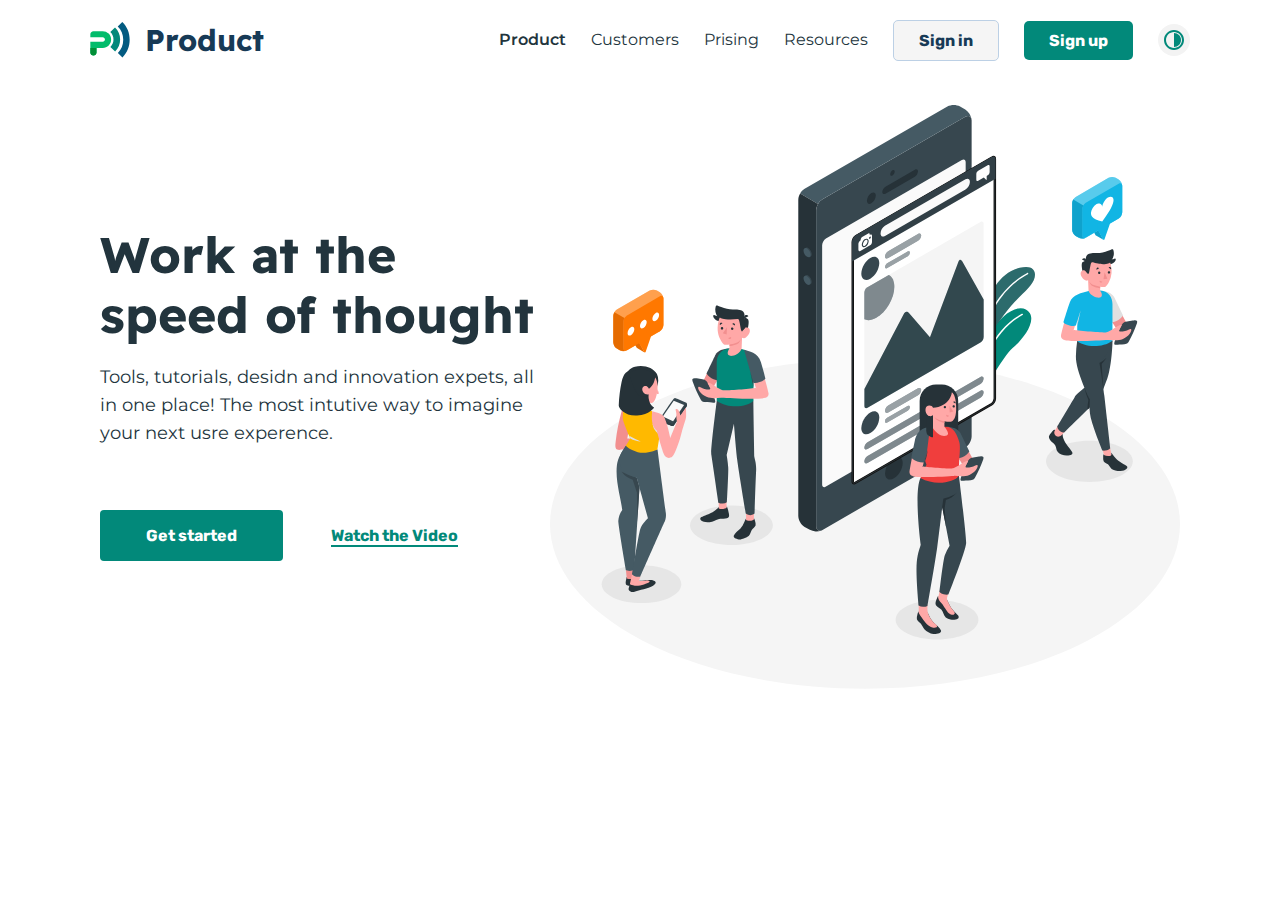
==== index2.html @ 9d1f766d "add media" ====
<!DOCTYPE html>
<html lang="en">

<head>
  <meta charset="UTF-8">
  <meta http-equiv="X-UA-Compatible" content="IE=edge">
  <meta name="viewport" content="width=device-width, initial-scale=1.0">

  <link rel="preconnect" href="https://fonts.googleapis.com">
  <link rel="preconnect" href="https://fonts.gstatic.com" crossorigin>
  <link href="https://fonts.googleapis.com/css2?family=Bebas+Neue&family=EB+Garamond&family=Lato:wght@400;900&family=Montserrat:wght@400;500;600&family=Open+Sans+Condensed:wght@300&family=Open+Sans:wght@300;700&family=Oswald:wght@200;400&family=Poppins&family=Readex+Pro:wght@700&family=Roboto&family=Rubik&display=swap" rel="stylesheet">

  <link rel="stylesheet" href="style2.css">

  <title>Document</title>
</head>

<body>
  <div class="container">
    <div class="row all">
      <div class="col-2">
        <div class="block">
          <img src="/img/Group 190.svg" alt="" width="40" height="36.36" class="img">
          <h1 class="first-h1">Product</h1>
        </div>
      </div>
      <div class="col-10">
        <div class="inside-col">
          <nav class="navbar">
            <ul>
              <li><a href="#" class="active">Product</a></li>
              <li><a href="#">Customers</a></li>
              <li><a href="#">Prising</a></li>
              <li><a href="#">Resources</a></li>
            </ul>
            <button><a href="#">Sign in</a></button>
            <button><a href="#">Sign up</a></button>
            <img src="/img/Frame 49 (9).svg" alt="" width="32" height="32" class="first-img">
          </nav>
          <div class="for-none">
            <a href="#"><i class="fas fa-align-justify"></i></a>
            <div class="for-menu">
              <ul>
                <li><a href="#" class="active">Product</a></li>
                <li><a href="#">Customers</a></li>
                <li><a href="#">Prising</a></li>
                <li><a href="#">Resources</a></li>
              </ul>
            </div>
          </div>
          
        </div>
      </div>
    </div>
  </div>
  <div class="container2">
    <div class="block1">
      <div class="row">
        <div class="col-5">
          <h1>Work at the speed of thought</h1>
          <p>
            Tools, tutorials, desidn and innovation expets, all in one place! The most intutive way to imagine your
            next usre experence.
          </p>
          <button><a href="#">Get started</a></button>
          <a href="#" class="play"><img src="/img/Triangle Copy 6.svg" alt="" width="20" height="17"></a>
          <a href="#" class="after-play">Watch the Video</a>
        </div>
        <div class="col-7">
          <img src="/img/amico.svg" alt="">
        </div>
      </div>
    </div>
  </div>
  

  <script src="https://kit.fontawesome.com/2bea626112.js" crossorigin="anonymous"></script>
</body>

</html>
---- style2.css ----
body {
  margin: 0;
}
* {
  box-sizing: border-box;
}

.container {
  max-width: 1100px;
  margin: 0 auto;
}
.row {
  display: flex;
  flex-wrap: wrap;
}
.all {
  min-height: 80px;
  margin-bottom: 25px;
  /*background-color: #FFFFFF;*/
}
.col-2 {
  flex: 0 0 16.666666%;
} 
.col-10 {
  flex: 0 0 83.333333%;
}
.block {
  display: flex;
  align-items: center;
  height: 100%;
}
.block h1 {
  margin: 0;
  font-family: 'Readex Pro', sans-serif;
  font-size: 30px;
  padding: 0 0 0 15px;
  color: #173A56;
}
.inside-col {
  display: flex;
  flex-wrap: wrap;
  justify-content: flex-end;
  height: 100%;
  align-items: center;
}
.navbar {
  display: flex;
  align-items: center;
  flex-wrap: wrap;
}
.navbar ul {
  display: flex;
  align-items: center;
  flex-wrap: wrap;
  list-style-type: none;
  margin: 0;
  padding: 0;
}
.navbar ul li a {
  display: inline-block;
  color: #22343D;
  text-decoration: none;
  font-family: 'Montserrat', sans-serif;
  padding: 0 25px 0 0;
  line-height: 28px;
  font-size: 16px;
}
.navbar ul li a:hover {
  color: #02897A;
}
.active {
  font-weight: 600;
}
.navbar button:first-of-type {
  border: 1.5px solid #BCD0E5;
  background-color: whitesmoke; 
}
.navbar button:first-of-type a:first-of-type {
  color: #173A56;
}
.navbar button {
  padding: 10px 25px;
  margin: 0 25px 0 0;
  background-color: #02897A;
  border: none;
  border-radius: 5px; 
}
.navbar button a {
  text-decoration: none;
  color: white;
  font-size: 16px;
  font-family: 'Rubik', sans-serif;
  font-weight: bolder;
}




.for-none {
  position: absolute;
  right: 1px;
  top: 25px;
  color: #173A56;
  padding: 0 20px 0 0;
  font-size: 30px;

  display: none;
}
.for-menu ul {
  list-style-type: none;
  position: absolute;
  right: 10px;
  top: 5px;
  
  display: none;
}
.for-menu ul a {
  color: #22343db2;
  text-decoration: none;
  font-size: 20px;
}
.for-menu ul a:hover {
  color: #02897A;
}
.for-none:hover ul {
  display: block; 
}



@media (max-width: 1065px) {
  .navbar {
  display: none;
  }
}
@media (max-width: 1065px) {
  .block {
  padding-left: 20px;
  }
}
@media (max-width: 1064px) {
  .for-none {
  display: block;
  }
}



.container2 {
  max-width: 1080px;
  margin: 0 auto;
}

.row {
  display: flex;
  
}
.col-5 {
  flex: 0 0 41.66666667%;
}
.col-7 {
  flex: 0 0 58.333333%;
}
.col-7 img {
  width: 100%;
  padding-bottom: 114px;
}
.col-5 h1 {
  margin: 0;
  font-family: 'Readex Pro', sans-serif;
  color: #22343D;
  font-size: 50px;
  font-weight: bold;
  line-height: 60px;
  padding-top: 120px;
}
.col-5 p {
  color: #22343D;;
  font-family: 'Montserrat', sans-serif;
  font-size: 18px;
  line-height: 28px;
  padding-bottom: 45px;
}
.col-5 button {
  border: none;
  background-color: #02897A;
  border-radius: 4px;

}
.col-5 a { 
  display: inline-block;
  text-decoration: none;
  color: #FFFFFF;
  font-size: 16px;
  font-family: 'Rubik', sans-serif;
  font-weight: bolder;
  padding: 15px 40px;
}
.col-5 .play img {
  position: relative;
  bottom: -3px;
  padding: 0;
  margin: 0;
}
.col-5 .play {
  padding: 0px 0px 0px 20px;
}
.col-5 .after-play {
  padding: 0 0 0px 0px;
  color: #02897A;
  border-bottom:2px solid #02897A;
}
.col-5 .play img:hover {
  width: 23px;
  height: 20px;
}
.col-5 .after-play:hover {
  padding: 0;
  color: #02897A;
  text-decoration: underline 1px solid rgb(5, 137, 189);
}

.block {
  display: flex;
  align-items: center;
  height: 100%;
}
.block h1 {
  margin: 0;
  font-family: 'Readex Pro', sans-serif;
  font-size: 30px;
  padding: 20px 0 20px 15px;
  color: #173A56;
}

@media (max-width: 1200px) {
  .container2 {
  padding: 0 15px;
  }
}
@media (max-width: 880px) {
  .container2 {
  padding: 0 25px;
  }
}
@media (max-width: 750px) {
  .col-5 {
    flex: 100%;
    text-align: center;
    padding-bottom: 50px;
  }
}
@media (max-width: 740px) {
  .col-7 {
    flex: 100%;
    width: 100%;
  }
}
@media (max-width: 900px) {
  
  .col-12 {
    flex: 100%;
    text-align: center;
  }
}
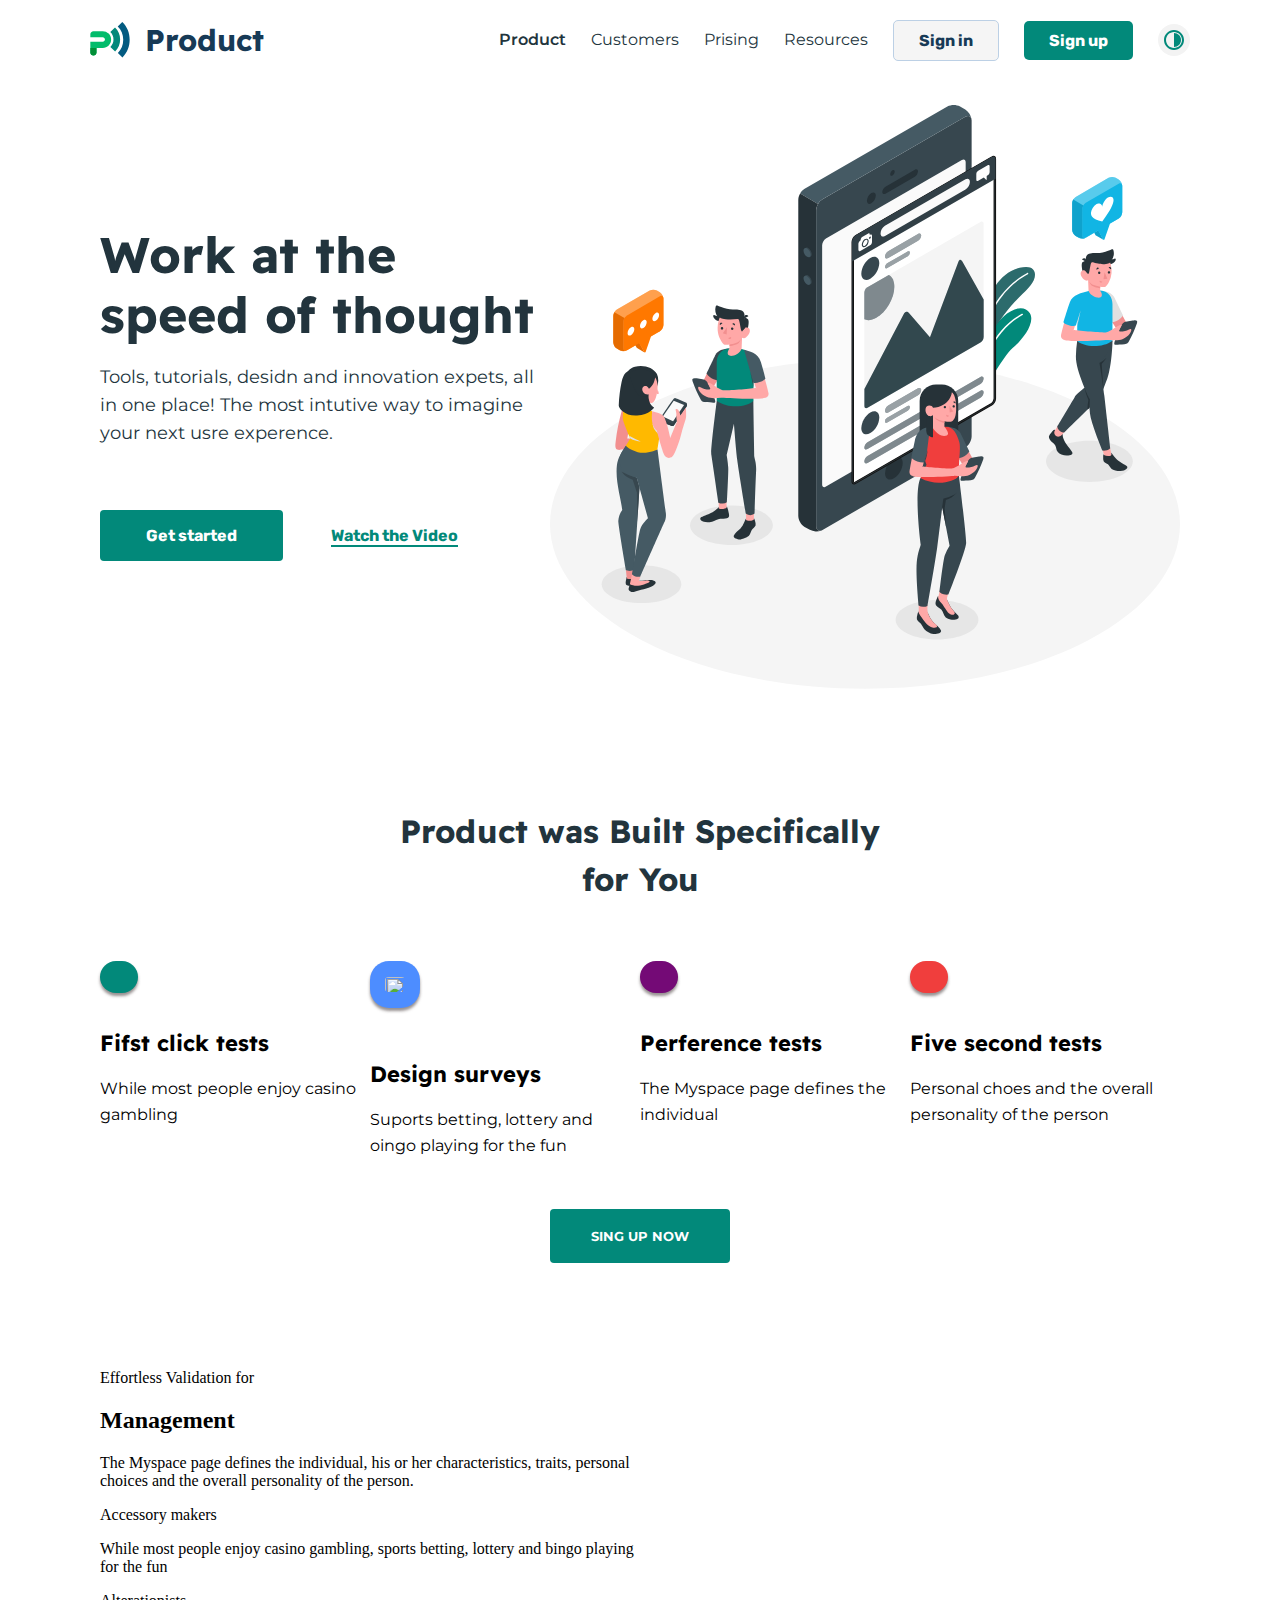
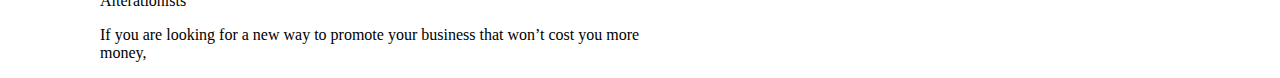
==== commit 2a934572: "add media" ====
--- a/index2.html
+++ b/index2.html
@@ -8,7 +8,9 @@
 
   <link rel="preconnect" href="https://fonts.googleapis.com">
   <link rel="preconnect" href="https://fonts.gstatic.com" crossorigin>
-  <link href="https://fonts.googleapis.com/css2?family=Bebas+Neue&family=EB+Garamond&family=Lato:wght@400;900&family=Montserrat:wght@400;500;600&family=Open+Sans+Condensed:wght@300&family=Open+Sans:wght@300;700&family=Oswald:wght@200;400&family=Poppins&family=Readex+Pro:wght@700&family=Roboto&family=Rubik&display=swap" rel="stylesheet">
+  <link
+    href="https://fonts.googleapis.com/css2?family=Bebas+Neue&family=EB+Garamond&family=Lato:wght@400;900&family=Montserrat:wght@400;500;600&family=Open+Sans+Condensed:wght@300&family=Open+Sans:wght@300;700&family=Oswald:wght@200;400&family=Poppins&family=Readex+Pro:wght@700&family=Roboto&family=Rubik&display=swap"
+    rel="stylesheet">
 
   <link rel="stylesheet" href="style2.css">
 
@@ -16,6 +18,7 @@
 </head>
 
 <body>
+
   <div class="container">
     <div class="row all">
       <div class="col-2">
@@ -48,11 +51,13 @@
               </ul>
             </div>
           </div>
-          
+
         </div>
       </div>
     </div>
   </div>
+
+
   <div class="container2">
     <div class="block1">
       <div class="row">
@@ -71,8 +76,72 @@
         </div>
       </div>
     </div>
+    <main>
+      <div class="h1">
+        <h1>Product was Built Specifically for You</h1>
+      </div>
+
+      <div class="row">
+        <div class="col-3">
+          <div class="example1">
+            <a href="#"><i class="fas fa-mouse-pointer"></i></a>
+            <h2>Fifst click tests</h2>
+            <p>
+              While most people enjoy casino gambling
+            </p>
+          </div>
+        </div>
+        <div class="col-3">
+          <div class="example2">
+            <a href="#"><img src="/img/.svg" alt="" width="50" height="47"></a>
+            <h2>Design surveys</h2>
+            <p>
+              Suports betting, lottery and oingo playing for the fun
+            </p>
+          </div>
+        </div>
+        <div class="col-3">
+          <div class="example3">
+            <a href="#"><i class="fas fa-heart"></i></a>
+            <h2>Perference tests</h2>
+            <p>
+              The Myspace page defines the individual
+            </p>
+          </div>
+        </div>
+        <div class="col-3">
+          <div class="example4">
+            <a href="#"><i class="fas fa-hourglass-start"></i></a>
+            <h2>Five second tests</h2>
+            <p>Personal choes and the overall personality of the person</p>
+          </div>
+        </div>
+      </div>
+      <div class="sign-up">
+        <button><a href="#">SING UP NOW</a></button>
+      </div>
+    </main>
+    <div class="midle-1">
+      <div class="row">
+        <div class="col-6">
+          <div class="manage">
+            <p>Effortless Validation for</p>
+          <h2>Management</h2>
+          <p>The Myspace page defines the individual, his or her characteristics, traits, personal choices and the overall personality of the person. </p>
+          <p>Accessory makers</p>
+          <p>While most people enjoy casino gambling, sports betting, lottery and bingo playing for the fun</p>
+          <p>Alterationists</p>
+          <p>If you are looking for a new way to promote your business that won’t cost you more money, </p>
+          </div>
+        </div>
+        <div class="col-6">
+          <img src="/img/amico (1).svg" alt="">
+        </div>
+      </div>
+    </div>
   </div>
-  
+
+
 
   <script src="https://kit.fontawesome.com/2bea626112.js" crossorigin="anonymous"></script>
 </body>
--- a/style2.css
+++ b/style2.css
@@ -4,6 +4,8 @@
 * {
   box-sizing: border-box;
 }
+
+
 
 .container {
   max-width: 1100px;
@@ -16,7 +18,6 @@
 .all {
   min-height: 80px;
   margin-bottom: 25px;
-  /*background-color: #FFFFFF;*/
 }
 .col-2 {
   flex: 0 0 16.666666%;
@@ -214,11 +215,7 @@
   width: 23px;
   height: 20px;
 }
-.col-5 .after-play:hover {
-  padding: 0;
-  color: #02897A;
-  text-decoration: underline 1px solid rgb(5, 137, 189);
-}
+
 
 .block {
   display: flex;
@@ -243,23 +240,185 @@
   padding: 0 25px;
   }
 }
-@media (max-width: 750px) {
+@media (max-width: 700px) {
   .col-5 {
     flex: 100%;
     text-align: center;
     padding-bottom: 50px;
-  }
-}
-@media (max-width: 740px) {
+    
+  }
+}
+@media (max-width: 700px) {
+  .col-5 h1 {
+    padding-top: 50px;
+    
+  }
+}
+@media (max-width: 699px) {
   .col-7 {
     flex: 100%;
     width: 100%;
   }
 }
-@media (max-width: 900px) {
-  
-  .col-12 {
+
+
+.col-3 {
+  flex: 0 0 25%;
+}
+
+
+.h1 {display: flex;
+  flex-wrap: wrap;
+  justify-content: center;
+  max-width: 500px;
+  text-align: center;
+  margin: 0 auto;
+  padding-bottom: 58px;
+}
+.h1 h1 {
+  margin: 0;
+  color: #22343D;
+  font-family: 'Readex Pro', sans-serif;
+  font-size: 32px;
+  line-height: 48px;
+}
+
+
+.col-3 .example1 a {
+  display: inline-block;
+  background-color: #02897A; 
+  color: #FFFFFF;
+  font-size: 16px;
+  padding: 16px 19px;
+  border-radius: 19px;
+  box-shadow: 0 3px 3px rgba(138, 132, 132, 0.884);
+}
+.col-3 .example1 h2 {
+  margin: 0;
+  font-size: 22px;
+  font-family: 'Readex Pro', sans-serif;
+  line-height: 33px;
+  padding-top: 30px;
+}
+.col-3 .example1 p {
+  font-family: 'Montserrat', sans-serif;
+  line-height: 26px;
+}
+.example2 img {
+  display: inline-block;
+  background: #4D8DFF;
+  color: #FFFFFF;
+  font-size: 16px;
+  padding: 16px 15px;
+  border-radius: 19px;
+  box-shadow: 0 3px 3px rgba(138, 132, 132, 0.884);
+}
+.col-3 .example2 h2 {
+  margin: 0;
+  font-size: 22px;
+  font-family: 'Readex Pro', sans-serif;
+  line-height: 33px;
+  padding-top: 30px;
+}
+.col-3 .example2 p {
+  font-family: 'Montserrat', sans-serif;
+  line-height: 26px;
+}
+.col-3 .example3 a {
+  display: inline-block;
+  background-color: #740A76; 
+  color: #FFFFFF;
+  font-size: 16px;
+  padding: 16px 19px;
+  border-radius: 19px;
+  box-shadow: 0 3px 3px rgba(138, 132, 132, 0.884);
+}
+.col-3 .example3 h2 {
+  margin: 0;
+  font-size: 22px;
+  font-family: 'Readex Pro', sans-serif;
+  line-height: 33px;
+  padding-top: 30px;
+}
+.col-3 .example3 p {
+  font-family: 'Montserrat', sans-serif;
+  line-height: 26px;
+}
+.col-3 .example4 a {
+  display: inline-block;
+  background-color: #F03E3D; 
+  color: #FFFFFF;
+  font-size: 16px;
+  padding: 16px 19px;
+  border-radius: 19px;
+  box-shadow: 0 3px 3px rgba(138, 132, 132, 0.884);
+}
+.col-3 .example4 h2 {
+  margin: 0;
+  font-size: 22px;
+  font-family: 'Readex Pro', sans-serif;
+  line-height: 33px;
+  padding-top: 30px;
+}
+.col-3 .example4 p {
+  font-family: 'Montserrat', sans-serif;
+  line-height: 26px;
+}
+
+@media (max-width: 700px) {
+  .h1 {
+    flex: 100%;
+    padding-top: 0px;
+  }
+}
+@media (max-width: 800px) {
+  .col-3 {
+    flex: 50%;
+  }
+}
+@media (max-width: 700px) {
+  .col-3 {
     flex: 100%;
     text-align: center;
   }
 }
+.sign-up {
+  display: flex;
+  justify-content: center;
+  align-items: center;
+  padding: 34px 0 90px;
+} 
+.sign-up button {
+  background-color: #02897A;
+  border-radius: 4px; 
+  border: none; 
+}
+.sign-up button a {
+  display: inline-block;
+  text-decoration: none;
+  color: #FFFFFF;
+  font-family: 'Montserrat', sans-serif;
+  font-weight: bolder;
+  line-height: 24px;
+  padding: 14px 35px;
+}
+
+/*.color {
+  background-color: #E5E5E5;
+  border-radius: 0 0 30% 30%;
+}
+@media (max-width: 850px) {
+  .color {
+    background-color: #E5E5E5;
+    border-radius: 0;
+  }
+}*/
+
+
+.midle-1 .row {
+  display: flex;
+  flex-wrap: wrap;
+}
+.col-6 {
+  flex: 50%;
+}